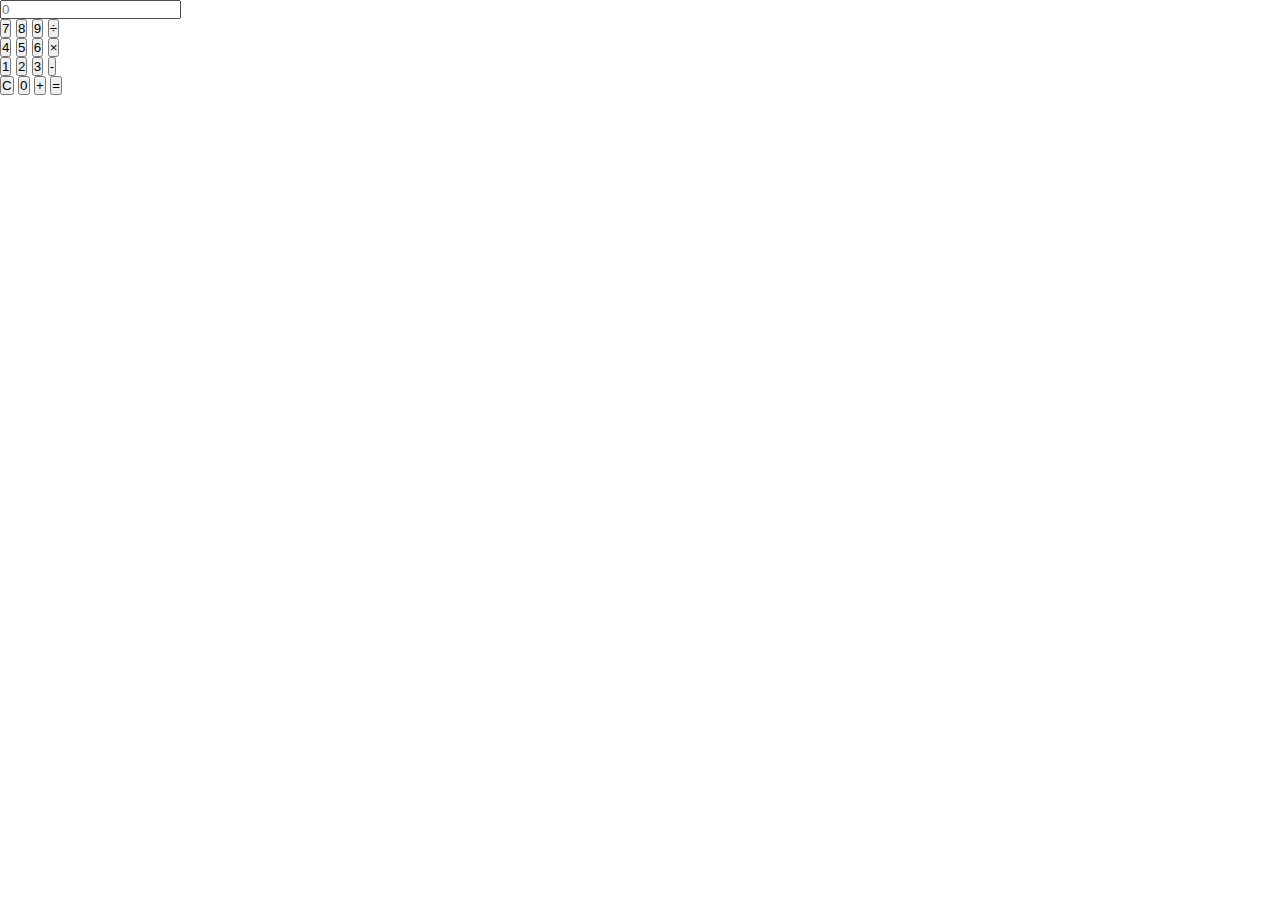
==== Calculator/index.html @ c28f5c68 "Changes & add 1 project" ====
<!DOCTYPE html>
<html lang="en">
<head>
    <meta charset="UTF-8">
    <meta http-equiv="X-UA-Compatible" content="IE=edge">
    <meta name="viewport" content="width=device-width, initial-scale=1.0">
    <title>Calculator</title>
    <link rel="stylesheet" href="/styles.css">
</head>
<body>
    <div id="container">
        <div id="calc-body">
            <input type="text" placeholder="0" id="screen">
            <br>
            <button class="num" value="7" onclick="btnclick(value)">7</button>
            <button class="num" value="8" onclick="btnclick(value)">8</button>
            <button class="num" value="9" onclick="btnclick(value)">9</button>
            <button class="num operator" value="/" onclick="btnclick(value)">÷</button>
            <br>
            <button class="num" value="4" onclick="btnclick(value)">4</button>
            <button class="num" value="5" onclick="btnclick(value)">5</button>
            <button class="num" value="6" onclick="btnclick(value)">6</button>
            <button class="num operator" value="*" onclick="btnclick(value)">×</button>
            <br>
            <button class="num" value="1" onclick="btnclick(value)">1</button>
            <button class="num" value="2" onclick="btnclick(value)">2</button>
            <button class="num" value="3" onclick="btnclick(value)">3</button>
            <button class="num operator" value="-" onclick="btnclick(value)">-</button>
            <br>
            <button class="num" id="btn-clear" onclick="clearscreen()">C</button>
            <button class="num" value="0" onclick="btnclick(value)">0</button>
            <button class="num operator" value="+" onclick="btnclick(value)">+</button>
            <button class="num" id="btn-result" onclick="getresult()">=</button>
            </div>
    </div>

    <script src="/script.js"></script>
</body>
</html>
---- styles.css ----
*{
    margin: 0;
    padding: 0;
    box-sizing: border-box;
    font-family: sans-serif;
    scroll-behavior: smooth;
}
.container{
    width: 100%;
    height: 100vh;
    background:linear-gradient(rgba(0, 0, 0, 0.5),rgba(0, 0, 0, 0.5)),url('/files/bg.jpg');
    background-size: cover;
    background-repeat: no-repeat;
    background-position: center;
    padding: 7px 0;
}
.navbar{
    width: 80%;
    background-color: rgba(0, 0, 0, 1);
    display: flex;
    justify-content: space-between;
    align-items: center;
    padding: 13px 35px;
    border-radius: 40px;
    position: fixed;
    left: 10vw;
    z-index: 1;
}
.logo-txt{
    color: #ffff;
    padding: 13px;
    background-color: #19d6c8;
    border-radius: 30px;
}
.navbar ul li{
    display: inline-block;
    margin: 0 30px;
    border-radius: 30px;
    position: relative;
}
.navbar ul li a{
    text-decoration: none;
    color: #ffff;
    font-size: 20px;
    font-family: sans-serif;
}
.navbar ul li::after{
    content: '';
    height: 3px;
    width: 0;
    background-color: #19d6c8;
    position: absolute;
    left: 0;
    bottom: -20%;
}
.navbar ul li:hover::after{
    width: 100%;
    transition: 0.3s;
}
.wlcm-root{
    width: 90%;
    position: absolute;
    top: 30%;
    left: 5vw;
    padding: 20px;
}
.body1-root{
    display: flex;
    align-items: center;
    justify-content: space-between;
}
.div1-txt{
    width: 35%;
    padding: 10px;
}
.div1-txt h1{
    color: #ffff;
    font-family: sans-serif;
    font-size:10vw ;
}
.div1-txt h1 span{
    color:#19d6c8;
}
.div1-txt p{
    color: #ffff;
    line-height: 25px;
}
.btn-container button{
    position: relative;
    margin-top: 10px;
    padding: 13px 40px;
    border: 2px solid #19d6c8;
    background: transparent;
    border-radius: 40px;
    color: #ffff;
    font-size: 19px;
    font-weight: 600;
}
.btn-container button:hover{
    background-color: #19d6c8;
    transition: 1s;
}
.btn-container{
    text-align: center;
    padding: 10px;
}
/*body 2*/
.bg-body{
    width: 100%;
    height: 100vh;
    background-color: rgba(0, 0, 0, 0.7);
}
.body2-root{
    width: 90vw;
    height: 82vh;
    position: relative;
    top: 16vh;
    background-color: rgba(29, 23, 23, 0.651);
    margin: auto;
    border-radius: 25px;
    padding: 10px;
    text-align: center;
    overflow: hidden;
}
.body2-root h2{
    color: #ffff;
    font-size: 40px;
    padding: 10px;
}
.body2-root h2 span{
    color:#19d6c8;
}
.div2-txt{
    width: 95%;
    margin: 10px auto;
}
.div2-txt p{
    color: #ffff;
    line-height: 20.5px;
}
.div2-txt h3{
    color: #19d6c8;
}

/*Download section*/

#download{
    background-color: rgba(29, 23, 23, 0.8);
    padding: 30px;
}
.dwnld-root{
    margin-top: 61px;
    display: flex;
    align-items: center;
    justify-content: space-between;
}
.dwnld-div{
    width: 49.5%;
    height: 81vh;
    text-align: center;
    color: #ffff;
    border: 3px solid #19d6c8;
    border-radius: 10px;
    padding: 20px;
    background-color: rgba(36, 36, 36, 0.596);
}
.dwnld-div h2{
    color: #ffff;
    font-size: 2vw;
}
.dwnld-div button{
    width: 90px;
    padding: 10px;
    background: #19d6c8;
    color: #ffff;
    border-radius: 33px;
    border: none;
}
.dwnld-file-div{
    margin: auto;
    text-align: left;
    list-style-position: inside;
    height: 78%;
    margin-top: 3%;
    padding: 30px;
    border-top: 0.5px solid #ffff;
}
.dwnld-file-div h3{
    width: 150px;
    border-bottom: 3px solid #19d6c8;
    padding: 3px 0;
    font-size: 16px;
}
.dwnld-file-li{
    width: 100%;
    margin: 10px 0;
    list-style-position: outside;
}
.dwnld-file-li ul li a{
    color: #19d6c8;
}
.dwnld-file-div ul li{
    margin: 10px 0;
}

/*About us section*/
#about{
    padding: 30px;
    color: #ffff;
}
.abt-root{
    width: 100%;
    height: 80vh;
    margin-top: 65px;
}
.prsn-root{
    width: 100%;
    height: 50%;
    padding: 30px;
}
.prsn-container{
    width: 100%;
    height: 100%;
    padding: 0 50px;
}
.dp{
    width: 13%;
    height: 100%;
    border-radius: 100%;
    margin: 0 10px;
}
#dp1{
    float: left;
    background-image: url('/files/vizz.png');
    background-position: center;
    background-size: cover;
}
#dp2{
    float: right;
    background-image: url('/files/sanjid.png');
    background-position: center;
    background-size: cover;
}
#prsn1 h1,#prsn1 h3{
    display: inline;
    border-bottom: 2px solid #19d6c8;
}
#prsn1 p{
    float: right;
    width: 85%;
    margin-top: 10px;
    line-height: 20px;
}
#prsn2 h1,#prsn2 h3{
    display: inline;
    border-bottom: 2px solid #19d6c8;
}
#prsn2 p{
    width: 85%;
    margin-top: 10px;
    line-height: 20px;
}
.prsn-container h3{
    padding: 3px 3px;
}
.contact-root{
    width:100%;
    height:20%;
    display: flex;
    align-items: center;
    justify-content: center;
    
}
.contact-icon{
    width: 50px;
    height: 50px;
    margin: 0 10px;
    border-radius: 15px;
    background-color: rgba(29, 23, 23, 0.651);
    font-size: 35px;
    display: flex;
    align-items: center;
    justify-content: center;
}
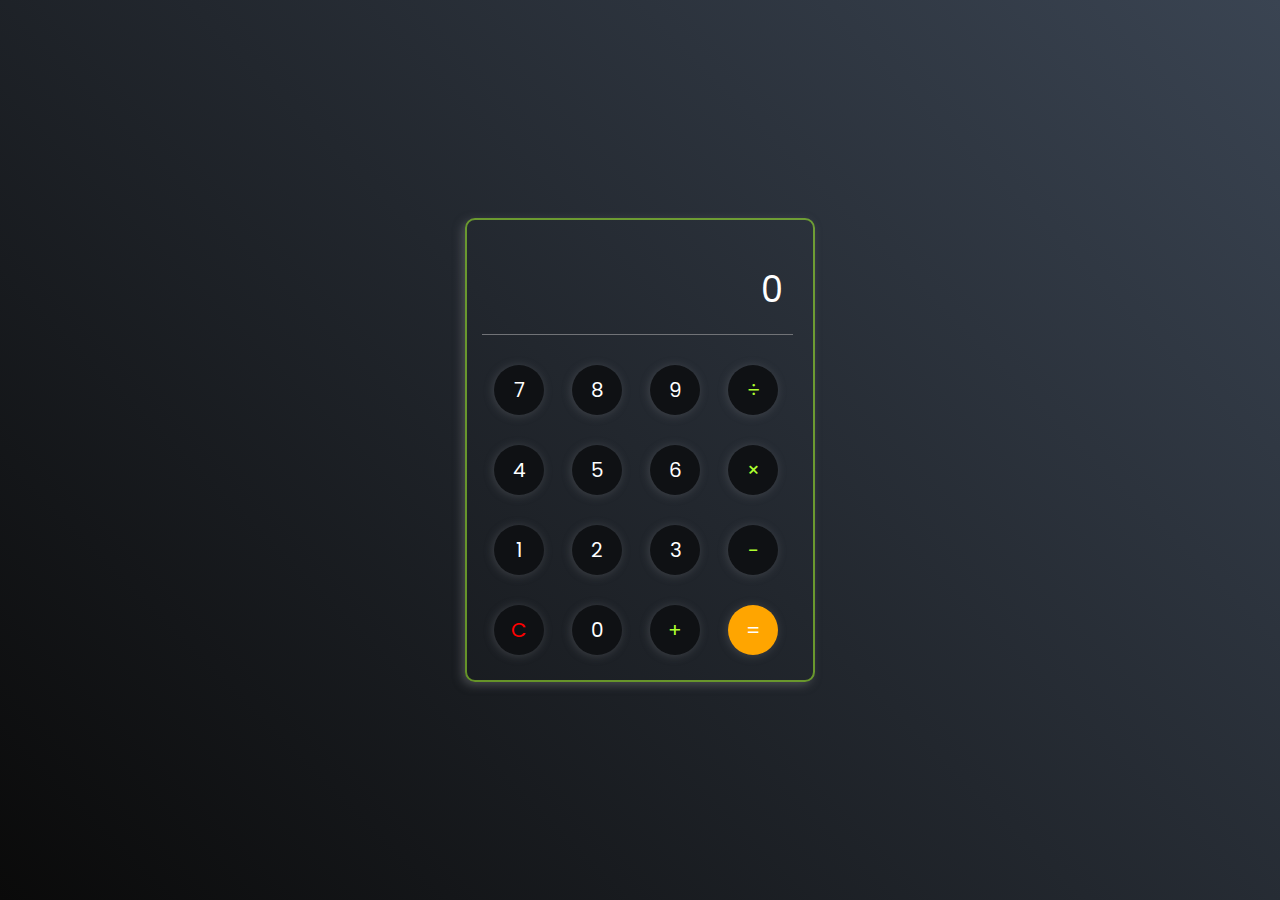
==== commit 009f7a82: "File path updation" ====
--- a/Calculator/index.html
+++ b/Calculator/index.html
@@ -5,7 +5,7 @@
     <meta http-equiv="X-UA-Compatible" content="IE=edge">
     <meta name="viewport" content="width=device-width, initial-scale=1.0">
     <title>Calculator</title>
-    <link rel="stylesheet" href="/styles.css">
+    <link rel="stylesheet" href="styles.css">
 </head>
 <body>
     <div id="container">
@@ -34,6 +34,6 @@
             </div>
     </div>
 
-    <script src="/script.js"></script>
+    <script src="script.js"></script>
 </body>
-</html>+</html>
--- a/Calculator/styles.css
+++ b/Calculator/styles.css
@@ -0,0 +1,64 @@
+@import url('https://fonts.googleapis.com/css2?family=Poppins&display=swap');
+
+*{
+    margin: 0;
+    padding: 0;
+    box-sizing: border-box;
+    font-family: 'Poppins', sans-serif;
+}
+#container{
+    width: 100%;
+    height: 100vh;
+    background:linear-gradient(45deg,#0a0a0a,#3a4452);
+    display: flex;
+    justify-content: center;
+    align-items: center;
+}
+#calc-body{
+    width: 350px;
+    border: 2px solid rgba(172, 255, 47, 0.527);
+    border-radius: 10px;
+    padding: 10px 15px;
+    margin: auto;
+    background: transparent;
+    box-shadow: -3px 3px 10px  rgba(113,115,119,0.5);
+}
+#calc-body input{
+    width: 311px;
+    height: 10vh;
+    border: none;
+    background: transparent;
+    border-bottom: 1px solid #717377;
+    text-align: right;
+    font-size: 35px;
+    color: #ffff;
+    padding: 0 10px;
+    margin: 15px 0;
+    pointer-events: none;
+}
+#calc-body input::placeholder{
+    color: #ffff;
+}
+#calc-body button{
+    width: 50px;
+    height:50px;
+    border: none;
+    border-radius: 50%;
+    margin: 15px 12px;
+    font-size: 20px;
+    box-shadow: -1px 1px 10px  rgba(113,115,119,0.4);
+}
+.num{
+    color: #ffff;
+    background: #0f1114;
+}
+.operator{
+    color: greenyellow;
+    background: #0f1114;
+}
+#btn-result{
+    background-color: orange;
+}
+#btn-clear{
+    color: red;
+}